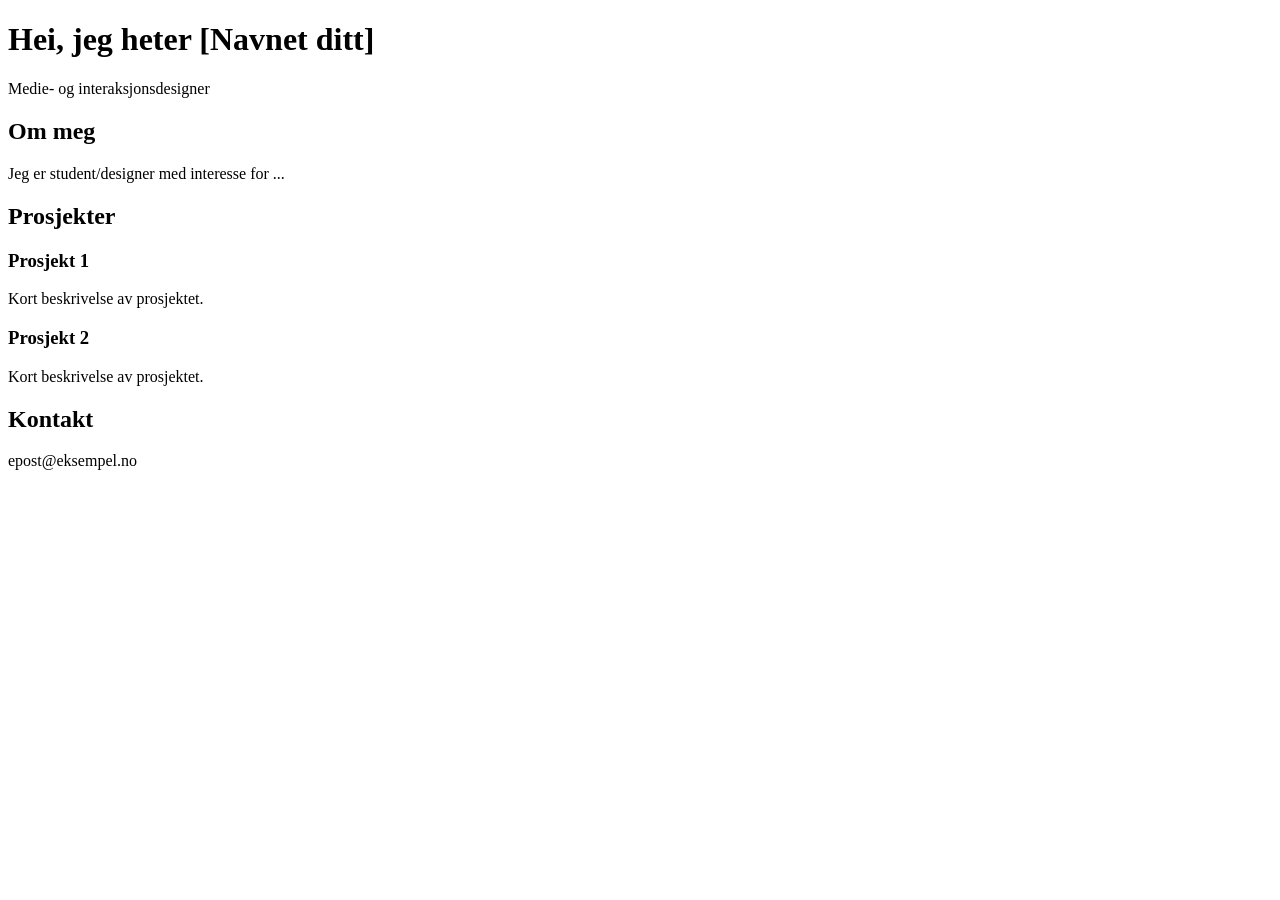
==== index.html @ 42f11520 "Add initial HTML structure for portfolio" ====
<!DOCTYPE html>
<html lang="no">
<head>
    <meta charset="UTF-8">
    <meta name="viewport" content="width=device-width, initial-scale=1.0">
    <title>Min portfolio</title>
    <link rel="stylesheet" href="style.css">
</head>

<body>

    <header>
        <h1>Hei, jeg heter [Navnet ditt]</h1>
        <p>Medie- og interaksjonsdesigner</p>
    </header>

    <main>
        <section>
            <h2>Om meg</h2>
            <p>
                Jeg er student/designer med interesse for ...
            </p>
        </section>

        <section>
            <h2>Prosjekter</h2>

            <article>
                <h3>Prosjekt 1</h3>
                <p>Kort beskrivelse av prosjektet.</p>
            </article>

            <article>
                <h3>Prosjekt 2</h3>
                <p>Kort beskrivelse av prosjektet.</p>
            </article>
        </section>

        <section>
            <h2>Kontakt</h2>
            <p>epost@eksempel.no</p>
        </section>
    </main>

</body>
</html>
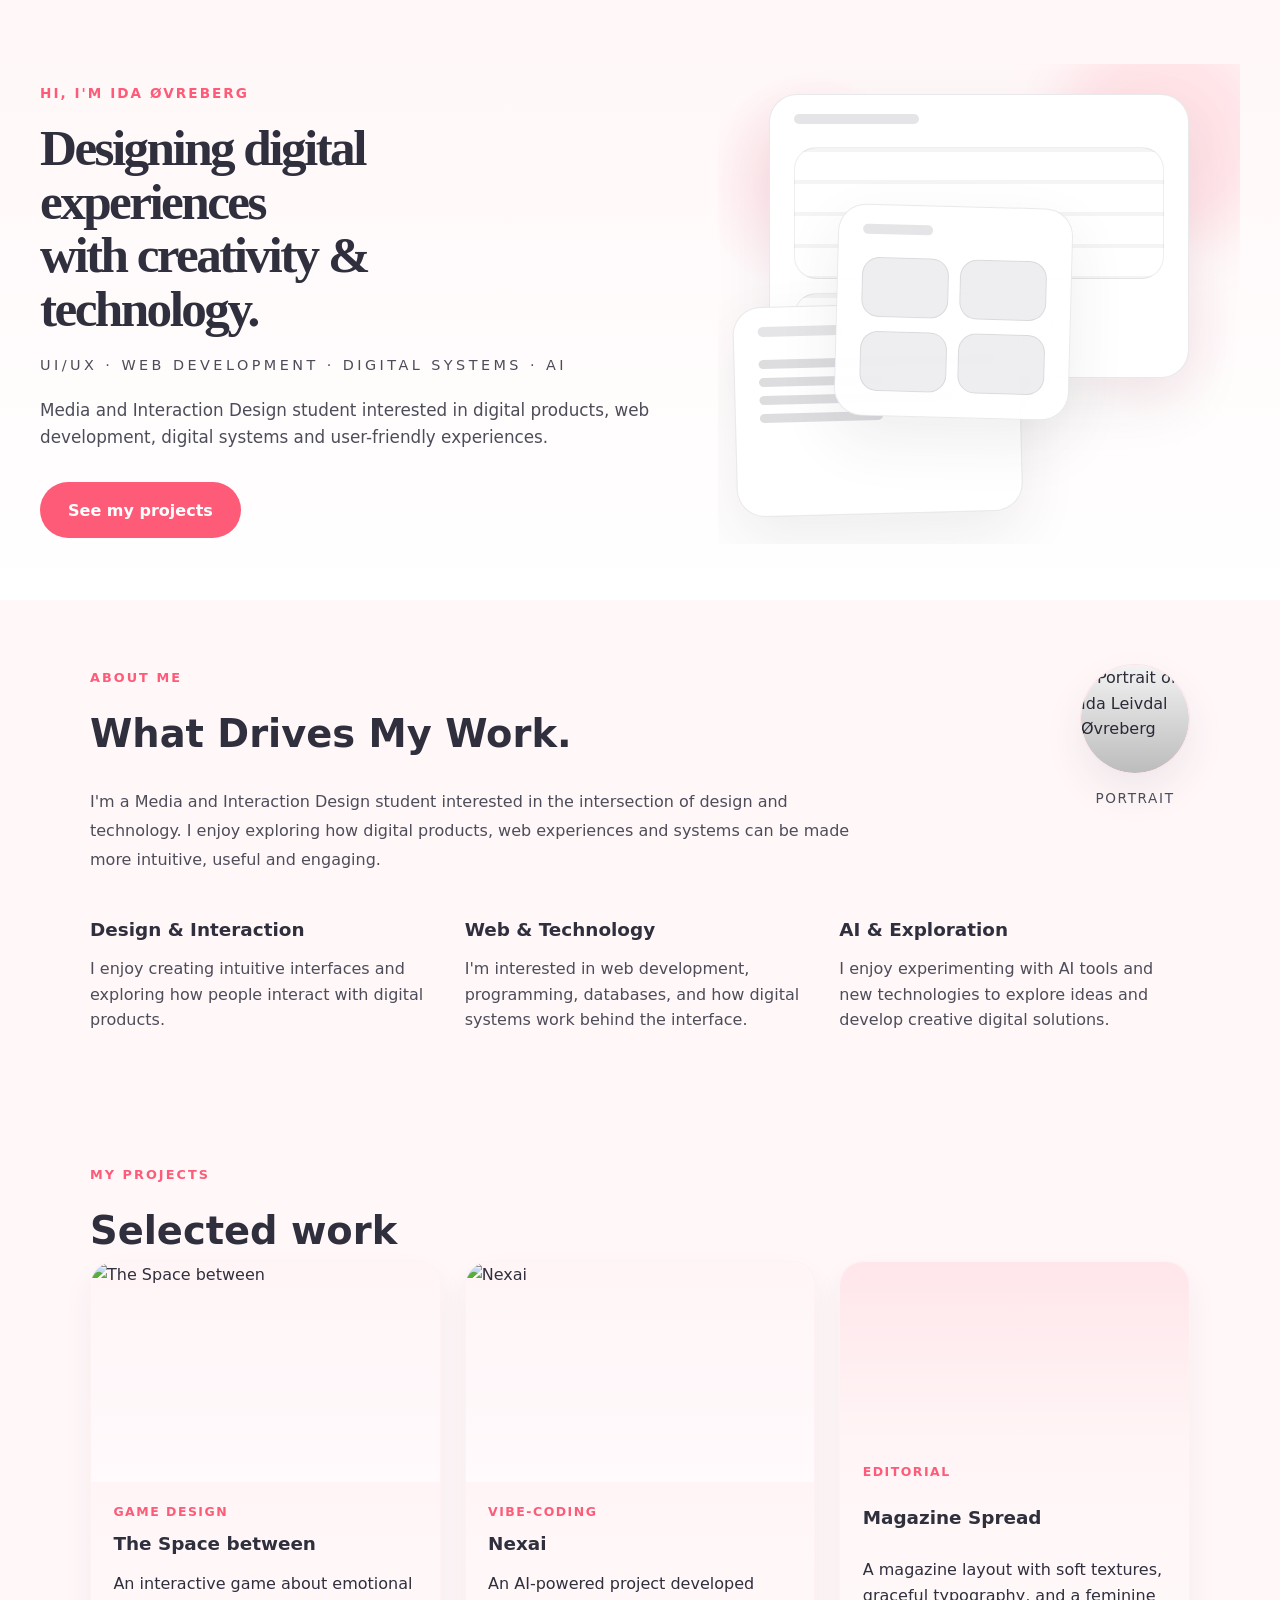
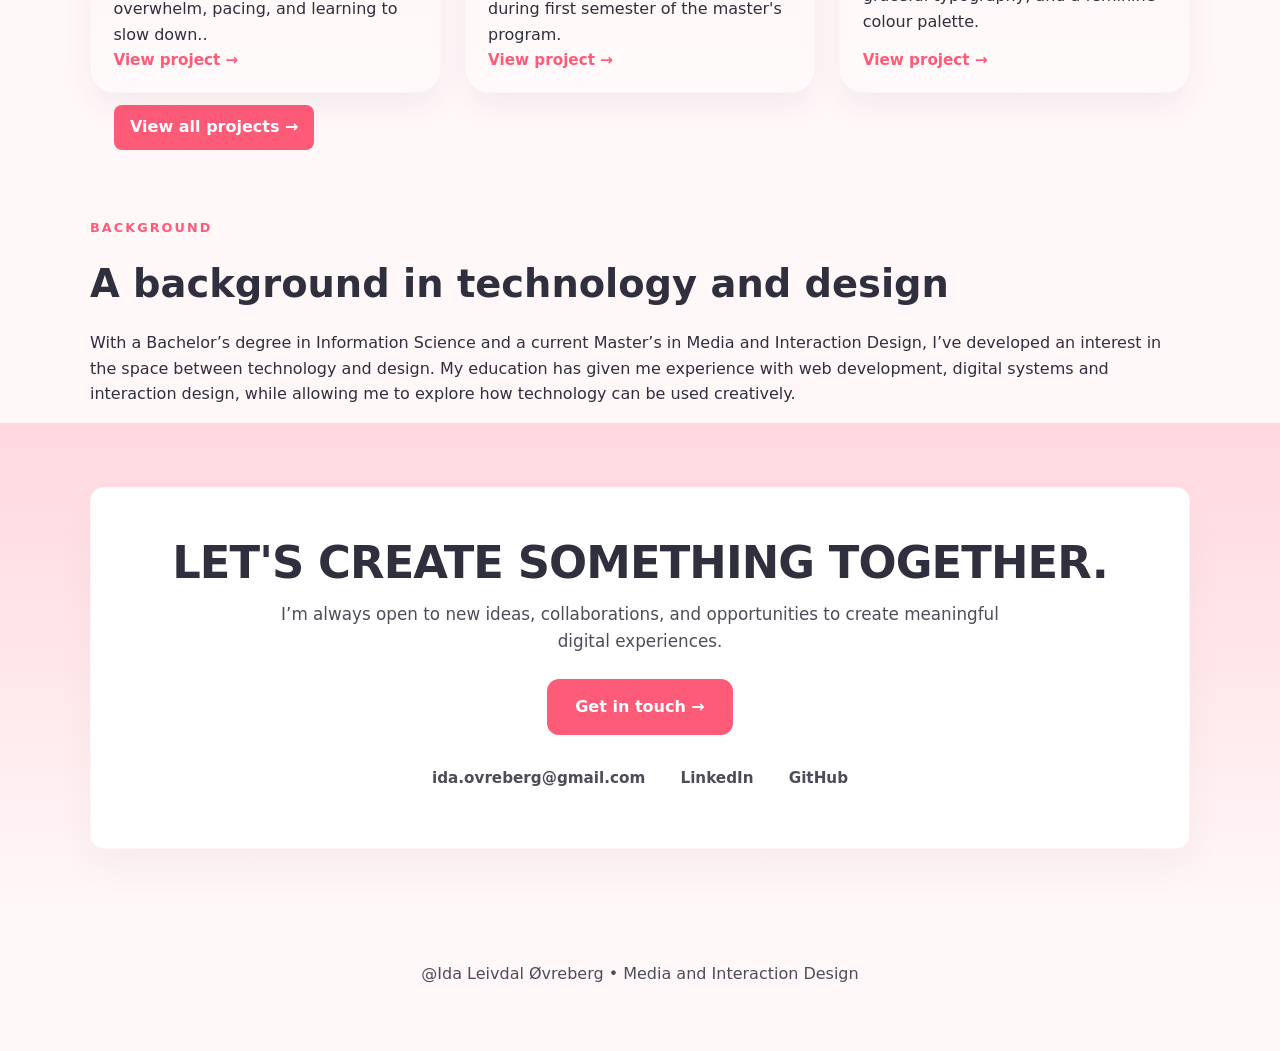
==== commit a4a14758: "Add files via upload" ====
--- a/index.html
+++ b/index.html
@@ -1,46 +1,192 @@
 <!DOCTYPE html>
-<html lang="no">
-<head>
-    <meta charset="UTF-8">
-    <meta name="viewport" content="width=device-width, initial-scale=1.0">
-    <title>Min portfolio</title>
-    <link rel="stylesheet" href="style.css">
-</head>
+<html lang="en">
+  <head>
+    <meta charset="UTF-8" />
+    <meta name="viewport" content="width=device-width, initial-scale=1.0" />
+    <title>Ida Ovreberg | Media Design Portfolio</title>
+    <link rel="stylesheet" href="style.css" />
+  </head>
+  <body class="projects">
+    <header class="hero">
+      <div class="hero__content">
+        <div class="hero__grid">
+          <div class="hero__copy">
+            <p class="eyebrow">Hi, I'm Ida Øvreberg</p>
+            <h1>Designing digital experiences<br />with creativity &amp; technology.</h1>
+            <p class="hero__meta">UI/UX · WEB DEVELOPMENT · DIGITAL SYSTEMS · AI</p>
+            <p class="hero__text">
+              Media and Interaction Design student interested in digital products, web development, digital systems and user-friendly experiences.
+            </p>
+            <a class="hero__button" href="projects.html">See my projects</a>
+          </div>
 
-<body>
+          <div class="hero__visual" aria-hidden="true">
+            <div class="hero__visual-shape"></div>
+            <div class="collage">
+              <div class="frame frame--large">
+                <div class="frame__bar"></div>
+                <div class="frame__content">
+                  <div class="placeholder placeholder--wide"></div>
+                  <div class="placeholder placeholder--short"></div>
+                </div>
+              </div>
 
-    <header>
-        <h1>Hei, jeg heter [Navnet ditt]</h1>
-        <p>Medie- og interaksjonsdesigner</p>
+              <div class="frame frame--medium">
+                <div class="frame__bar"></div>
+                <div class="frame__content code-view">
+                  <span class="code-line"></span>
+                  <span class="code-line short"></span>
+                  <span class="code-line medium"></span>
+                  <span class="code-line short"></span>
+                </div>
+              </div>
+
+              <div class="frame frame--small">
+                <div class="frame__bar"></div>
+                <div class="frame__content diagram">
+                  <div class="diagram__row">
+                    <span class="diagram__node"></span>
+                    <span class="diagram__node"></span>
+                  </div>
+                  <div class="diagram__row">
+                    <span class="diagram__node"></span>
+                    <span class="diagram__node"></span>
+                  </div>
+                </div>
+              </div>
+            </div>
+          </div>
+        </div>
+      </div>
     </header>
 
     <main>
-        <section>
-            <h2>Om meg</h2>
-            <p>
-                Jeg er student/designer med interesse for ...
-            </p>
-        </section>
+      <section id="about" class="section about">
+        <div class="section__wrapper">
+          <div class="about__layout">
+            <div class="about__content">
+              <div class="section__heading">
+                <span>About me</span>
+                <h2>What Drives My Work.</h2>
+              </div>
+              <p>
+                I'm a Media and Interaction Design student interested in the intersection of design and technology. I enjoy exploring how digital products, web experiences and systems can be made more intuitive, useful and engaging.
+              </p>
+            </div>
 
-        <section>
-            <h2>Prosjekter</h2>
+            <aside class="about__photo-wrap">
+              <div>
+                <div class="about__photo">
+                  <img src="images/about-me.jpg" alt="Portrait of Ida Leivdal Øvreberg" />
+                </div>
+                <div class="about__photo-label">Portrait</div>
+              </div>
+            </aside>
+          </div>
 
-            <article>
-                <h3>Prosjekt 1</h3>
-                <p>Kort beskrivelse av prosjektet.</p>
+          <div class="about__cards">
+            <article class="card">
+              <h3>Design & Interaction</h3>
+              <p>I enjoy creating intuitive interfaces and exploring how people interact with digital products.</p>
+            </article>
+            <article class="card">
+              <h3>Web & Technology</h3>
+              <p>I'm interested in web development, programming, databases, and how digital systems work behind the interface.</p>
+            </article>
+            <article class="card">
+              <h3>AI & Exploration</h3>
+              <p>I enjoy experimenting with AI tools and new technologies to explore ideas and develop creative digital solutions.</p>
+            </article>
+          </div>
+        </div>
+      </section>
+
+      <section id="projects" class="section projects">
+        <div class="section__wrapper">
+          <div class="section__heading">
+            <span>My projects</span>
+            <h2>Selected work</h2>
+          </div>
+
+          <div class="project-grid">
+            <article class="project-card project-card--space-between">
+              <a class="project-card__link" href="space-between.html">
+                <div class="project-card__image">
+                  <img src="images/project-the-space-between.jpg" alt="The Space between" />
+                </div>
+                <div class="project-card__info">
+                  <span class="project-card__category">Game Design</span>
+                  <h3>The Space between</h3>
+                  <p>An interactive game about emotional overwhelm, pacing, and learning to slow down..</p>
+                  <div class="project-card__cta">View project →</div>
+                </div>
+              </a>
             </article>
 
-            <article>
-                <h3>Prosjekt 2</h3>
-                <p>Kort beskrivelse av prosjektet.</p>
+            <article class="project-card project-card--nexai">
+              <a class="project-card__link" href="nexai.html">
+                <div class="project-card__image">
+                  <img src="images/hero-nexai.jpg" alt="Nexai" />
+                </div>
+                <div class="project-card__info">
+                  <span class="project-card__category">Vibe-Coding</span>
+                  <h3>Nexai</h3>
+                  <p>An AI-powered project developed during first semester of the master's program.</p>
+                  <div class="project-card__cta">View project →</div>
+                </div>
+              </a>
             </article>
-        </section>
 
-        <section>
-            <h2>Kontakt</h2>
-            <p>epost@eksempel.no</p>
-        </section>
+            <article class="project-card project-card--magazine-spread">
+              <a class="project-card__link" href="#">
+                <div class="project-card__image project-card__image--placeholder" aria-hidden="true"></div>
+                <div class="project-card__info">
+                  <span class="project-card__category">Editorial</span>
+                  <h3>Magazine Spread</h3>
+                  <p>A magazine layout with soft textures, graceful typography, and a feminine colour palette.</p>
+                  <div class="project-card__cta">View project →</div>
+                </div>
+              </a>
+            </article>
+          </div>
+          <div class="projects__controls">
+            <a class="view-all-projects" href="projects.html">View all projects →</a>
+          </div>
+        </div>
+      </section>
+      
+
+      <section id="background" class="my_background">
+        <div class="section__wrapper">
+          <div class="section__heading">
+            <span>Background</span>
+            <h2>A background in technology and design</h2>
+          </div>
+          <p>
+            With a Bachelor’s degree in Information Science and a current Master’s in Media and Interaction Design, I’ve developed an interest in the space between technology and design. My education has given me experience with web development, digital systems and interaction design, while allowing me to explore how technology can be used creatively.
+          </p>
+
+
+      </section>
     </main>
+      <section id="contact-cta" class="section contact-cta">
+        <div class="section__wrapper">
+          <div class="cta__panel">
+            <h2>LET'S CREATE SOMETHING TOGETHER.</h2>
+            <p>I’m always open to new ideas, collaborations, and opportunities to create meaningful digital experiences.</p>
+            <a class="cta__button" href="mailto:ida.ovreberg@gmail.com">Get in touch →</a>
+            <div class="cta__links">
+              <a href="mailto:ida.ovreberg@gmail.com">ida.ovreberg@gmail.com</a>
+              <a href="https://www.linkedin.com/in/idaovreberg" target="_blank" rel="noopener">LinkedIn</a>
+              <a href="https://github.com/idaovreberg" target="_blank" rel="noopener">GitHub</a>
+            </div>
+          </div>
+        </div>
 
-</body>
+      </section>
+
+    <footer class="footer">
+      <p>@Ida Leivdal Øvreberg • Media and Interaction Design</p>
+    </footer>
+  </body>
 </html>
--- a/style.css
+++ b/style.css
@@ -0,0 +1,1004 @@
+:root {
+  color-scheme: light;
+  --pink: #fe5b78;
+  --pink-soft: #ff8aa2;
+  --pink-light: #ffd8df;
+  --grey: #4d4d5a;
+  --bg: #fff7f8;
+  --card: #ffffff;
+  --text: #2f2f3d;
+}
+
+body.nexai {
+  --pink: #c8931c;
+  --pink-soft: #e8c47c;
+  --pink-light: #f8eed7;
+  --grey: #47433b;
+  --bg: #fff7eb;
+  --card: #fff9ef;
+  --text: #1f1f1f;
+  --olive: #626b3f;
+}
+
+body.nexai .hero {
+  background: linear-gradient(180deg, #fff8eb 0%, #fffdf7 100%);
+}
+
+body.nexai .placeholder {
+  background: linear-gradient(180deg, rgba(249, 238, 215, 1), rgba(255, 250, 241, 1));
+  border-color: rgba(200, 150, 35, 0.15);
+}
+
+body.space-between {
+  --pink: #4f6e8f;
+  --pink-soft: #8f84a3;
+  --pink-light: #eef1f6;
+  --grey: #6b7587;
+  --bg: #f4f7fb;
+  --card: #f8f7f3;
+  --text: #172033;
+  --olive: #c4a78d;
+  --sb-box: #7d3d45;
+  --sb-box-text: #f2eadf;
+  --sb-box-border: rgba(206, 169, 153, 0.18);
+}
+
+body.space-between .hero {
+  background: linear-gradient(180deg, #f4f7fb 0%, #e8eef6 100%);
+}
+
+body.space-between .hero__button {
+  background: var(--pink);
+}
+
+body.space-between .hero__button:hover {
+  box-shadow: 0 18px 30px rgba(79, 110, 143, 0.16);
+}
+
+body.space-between .hero__meta,
+body.space-between .hero__text {
+  color: #566479;
+}
+
+body.space-between .section__heading span {
+  color: var(--pink-soft);
+}
+
+body.space-between .placeholder {
+  background: linear-gradient(180deg, rgba(79, 110, 143, 0.08), rgba(255, 255, 255, 0.92));
+  border-color: rgba(79, 110, 143, 0.12);
+}
+
+* {
+  box-sizing: border-box;
+}
+
+html, body {
+  margin: 0;
+  min-height: 100%;
+  font-family: 'Inter', system-ui, sans-serif;
+  color: var(--text);
+  background: var(--bg);
+}
+
+body {
+  line-height: 1.6;
+}
+
+a {
+  color: inherit;
+  text-decoration: none;
+}
+
+.hero {
+  padding: 4rem 1.5rem 3.5rem;
+  background: linear-gradient(180deg, #fff7f8 0%, #ffffff 100%);
+}
+
+.hero__content {
+  max-width: 1200px;
+  margin: 0 auto;
+}
+
+.hero__grid {
+  display: grid;
+  gap: 2.5rem;
+  align-items: center;
+}
+
+.hero__copy {
+  max-width: 660px;
+}
+
+.eyebrow {
+  display: inline-block;
+  margin-bottom: 1rem;
+  color: var(--pink);
+  font-weight: 700;
+  letter-spacing: 0.15em;
+  text-transform: uppercase;
+  font-size: 0.85rem;
+}
+
+.hero h1 {
+  margin: 0;
+  font-family: DM Serif Display, serif;
+  font-size: clamp(2.7rem, 4.5vw, 3.6rem);
+  line-height: 1.06;
+  letter-spacing: -0.05em;
+  max-width: 13ch;
+}
+
+.hero__meta {
+  margin: 1.1rem 0 0;
+  color: var(--grey);
+  font-size: 0.9rem;
+  letter-spacing: 0.24em;
+  text-transform: uppercase;
+}
+
+.hero__text {
+  max-width: 620px;
+  margin: 1.25rem 0 2rem;
+  color: var(--grey);
+  font-size: 1.05rem;
+}
+
+.hero__button {
+  display: inline-flex;
+  align-items: center;
+  justify-content: center;
+  padding: 0.95rem 1.75rem;
+  border-radius: 999px;
+  background: var(--pink);
+  color: white;
+  font-weight: 700;
+  transition: transform 0.2s ease, box-shadow 0.2s ease;
+}
+
+.hero__button:hover {
+  transform: translateY(-2px);
+  box-shadow: 0 18px 30px rgba(200, 150, 35, 0.16);
+}
+
+.about__layout {
+  display: grid;
+  gap: 2rem;
+  grid-template-columns: minmax(0, 1fr) 220px;
+  align-items: start;
+}
+
+.about__content p {
+  margin: 0;
+  color: var(--grey);
+  line-height: 1.8;
+}
+
+.about__photo-wrap {
+  display: flex;
+  justify-content: flex-end;
+}
+
+.about__photo {
+  width: 210px;
+  height: 210px;
+  border-radius: 50%;
+  background: #ffffff;
+  border: 1px solid rgba(254, 91, 120, 0.16);
+}
+
+.about__photo-label {
+  margin-top: 0.9rem;
+  text-align: center;
+  color: var(--grey);
+  font-size: 0.85rem;
+  letter-spacing: 0.12em;
+  text-transform: uppercase;
+}
+.about__photo img {
+  width: 100%;
+  height: 100%;
+  object-fit: cover;
+  display: block;
+}
+
+.hero__visual {
+  position: relative;
+  min-height: 430px;
+  display: grid;
+  place-items: center;
+  overflow: hidden;
+}
+
+/* --- New project card layout (image on top, info below) --- */
+.project-card {
+  display: block;
+  padding: 0;
+  border-radius: 1rem;
+  overflow: hidden;
+  background: #fff;
+  box-shadow: 0 12px 30px rgba(47,47,61,0.06);
+  transition: transform 0.18s ease, box-shadow 0.18s ease;
+  border: 1px solid rgba(254,91,120,0.06);
+}
+
+.project-card__link {
+  display: block;
+  color: inherit;
+  text-decoration: none;
+}
+
+.project-card__link {
+  display: flex;
+  flex-direction: column;
+  height: 100%;
+}
+
+.project-card__image {
+  width: 100%;
+  height: 220px; /* restored to previous larger image height */
+  overflow: hidden;
+  background: linear-gradient(180deg, #fff5f6, #fffafc);
+}
+
+.project-card__image img {
+  width: 100%;
+  height: 100%;
+  object-fit: cover;
+  display: block;
+  transition: transform 0.45s ease;
+}
+
+.project-card__image--placeholder {
+  display: block;
+  height: 180px;
+  background: linear-gradient(180deg, rgba(255,230,235,1), rgba(255,245,246,1));
+}
+
+.project-card__info {
+  background: linear-gradient(180deg, rgba(255,245,246,1), rgba(255,250,251,1));
+  padding: 1.25rem 1.4rem;
+}
+
+/* --- Contact CTA --- */
+.contact-cta {
+  padding: 5.5rem 1.5rem;
+  background: linear-gradient(180deg, var(--pink-light), rgba(255,255,255,0.02));
+}
+.contact-cta .cta__panel {
+  max-width: 1100px;
+  margin: 0 auto;
+  background: var(--card);
+  border-radius: 14px;
+  padding: 3.25rem 2.25rem;
+  display: flex;
+  flex-direction: column;
+  align-items: center;
+  gap: 1rem;
+  box-shadow: 0 18px 40px rgba(47,47,61,0.04);
+  border: 1px solid rgba(254,91,120,0.06);
+}
+.contact-cta h2 {
+  margin: 0;
+  font-size: clamp(1.8rem, 4.4vw, 2.8rem);
+  line-height: 1.02;
+  text-align: center;
+  letter-spacing: -0.02em;
+  font-weight: 800;
+  color: var(--text);
+}
+.contact-cta p {
+  margin: 0;
+  color: var(--grey);
+  text-align: center;
+  max-width: 72ch;
+  font-size: 1.05rem;
+}
+.cta__button {
+  display: inline-flex;
+  align-items: center;
+  justify-content: center;
+  padding: 0.95rem 1.75rem;
+  border-radius: 12px;
+  background: var(--pink);
+  color: white;
+  font-weight: 700;
+  margin-top: 0.5rem;
+}
+.cta__links {
+  margin-top: 0.6rem;
+  display: flex;
+  gap: 1rem;
+  align-items: center;
+  justify-content: center;
+}
+.cta__links a {
+  color: var(--grey);
+  font-weight: 600;
+  font-size: 0.95rem;
+  padding: 0.35rem 0.6rem;
+  border-radius: 999px;
+  transition: color 0.15s ease, background 0.15s ease;
+}
+.cta__links a:hover {
+  color: var(--text);
+  background: rgba(0,0,0,0.03);
+}
+
+@media (max-width: 500px) {
+  .contact-cta .cta__panel { padding: 2rem 1.25rem; }
+  .contact-cta h2 { font-size: 1.6rem; }
+}
+
+/* Prototype gallery (2x2 square thumbnails) */
+.prototype-gallery {
+  display: grid;
+  grid-template-columns: repeat(2, minmax(0, 1fr));
+  gap: 1rem;
+  margin: 1rem auto 0;
+  max-width: 980px;
+  padding: 0 0.5rem;
+}
+.prototype-gallery figure {
+  margin: 0;
+  border-radius: 10px;
+  overflow: hidden;
+  background: var(--card);
+  display: flex;
+  flex-direction: column;
+}
+.prototype-gallery .photo {
+  width: 100%;
+  aspect-ratio: 2 / 1;
+  overflow: hidden;
+}
+.prototype-gallery img {
+  width: 100%;
+  height: 100%;
+  object-fit: cover;
+  display: block;
+}
+.prototype-gallery figcaption {
+  padding: 0.5rem 0;
+  text-align: center;
+  color: var(--grey);
+  font-size: 0.95rem;
+}
+
+@media (max-width: 550px) {
+  .prototype-gallery { grid-template-columns: 1fr; max-width: 100%; padding: 0; }
+}
+
+.project-card__info {
+  display: flex;
+  flex-direction: column;
+  justify-content: space-between;
+  flex: 1 1 auto;
+}
+
+.project-card__category {
+  display: inline-block;
+  color: var(--pink);
+  font-weight: 700;
+  text-transform: uppercase;
+  letter-spacing: 0.12em;
+  font-size: 0.78rem;
+  margin-bottom: 0.45rem;
+}
+
+.project-card__info h3 {
+  margin: 0.25rem 0 0.75rem;
+  color: var(--text);
+  font-size: 1.15rem;
+}
+
+.project-card__info p {
+  margin: 0 0 1rem;
+  color: var(--grey);
+  line-height: 1.6;
+}
+
+.project-card__cta {
+  color: var(--pink);
+  font-weight: 700;
+  font-size: 0.95rem;
+}
+
+.project-card:hover {
+  transform: translateY(-6px);
+  box-shadow: 0 22px 50px rgba(47,47,61,0.10);
+}
+
+.project-card:hover .project-card__image img {
+  transform: scale(1.03);
+}
+
+@media (max-width: 680px) {
+  .project-card__image,
+  .project-card__image--placeholder {
+    height: 160px;
+  }
+}
+
+.hero__visual::before {
+  content: "";
+  position: absolute;
+  inset: 0;
+  background: radial-gradient(circle at 18% 25%, rgba(254, 91, 120, 0.18), transparent 20%),
+    radial-gradient(circle at 82% 55%, rgba(255, 138, 162, 0.14), transparent 18%);
+  pointer-events: none;
+}
+
+.hero__visual-shape {
+  position: absolute;
+  top: -2rem;
+  right: -2rem;
+  width: 220px;
+  height: 220px;
+  border-radius: 50%;
+  background: rgba(254, 91, 120, 0.14);
+  filter: blur(28px);
+  pointer-events: none;
+}
+
+.collage {
+  position: relative;
+  width: min(100%, 420px);
+  height: 420px;
+  z-index: 1;
+}
+
+.frame {
+  position: absolute;
+  border-radius: 1.75rem;
+  background: #ffffff;
+  border: 1px solid rgba(47, 47, 61, 0.1);
+  box-shadow: 0 24px 60px rgba(47, 47, 61, 0.08);
+  overflow: hidden;
+}
+
+.frame__bar {
+  height: 10px;
+  width: 30%;
+  margin: 1.2rem 1.5rem 0;
+  border-radius: 999px;
+  background: rgba(47, 47, 61, 0.12);
+}
+
+.frame__content {
+  display: grid;
+  gap: 0.9rem;
+  padding: 1.4rem 1.5rem 1.5rem;
+}
+
+.placeholder {
+  min-height: 88px;
+  border-radius: 1.4rem;
+  background: linear-gradient(180deg, rgba(47, 47, 61, 0.05) 0%, rgba(47, 47, 61, 0.05) 12%, rgba(255, 255, 255, 0.96) 12%, rgba(255, 255, 255, 0.96) 100%);
+  background-size: 100% 32px;
+  border: 1px solid rgba(47, 47, 61, 0.08);
+}
+
+.placeholder--wide {
+  min-height: 132px;
+}
+
+.placeholder--short {
+  min-height: 60px;
+  width: 70%;
+}
+
+.placeholder--medium {
+  min-height: 78px;
+  width: 82%;
+}
+
+.frame--medium .placeholder {
+  background-size: 100% 24px;
+}
+
+.frame--small .placeholder {
+  background: linear-gradient(180deg, rgba(47, 47, 61, 0.04) 0%, rgba(47, 47, 61, 0.04) 18%, rgba(255, 255, 255, 0.95) 18%, rgba(255, 255, 255, 0.95) 100%);
+  background-size: 100% 24px;
+}
+
+.frame--large {
+  top: 0;
+  right: 0;
+  width: 100%;
+  min-height: 260px;
+}
+
+.frame--medium {
+  bottom: 0;
+  left: 0;
+  width: 68%;
+  min-height: 210px;
+  transform: translateX(-12%) rotate(-1.5deg);
+}
+
+.frame--small {
+  top: 52%;
+  left: 16%;
+  width: 56%;
+  min-height: 160px;
+  transform: translateY(-50%) rotate(1.5deg);
+  background: rgba(255, 255, 255, 0.95);
+}
+
+.code-view {
+  display: grid;
+  gap: 0.58rem;
+}
+
+.code-line {
+  display: block;
+  height: 9px;
+  border-radius: 999px;
+  background: rgba(47, 47, 61, 0.16);
+}
+
+.code-line.short {
+  width: 52%;
+}
+
+.code-line.medium {
+  width: 82%;
+}
+
+.diagram {
+  display: grid;
+  gap: 0.9rem;
+}
+
+.diagram__row {
+  display: flex;
+  gap: 0.65rem;
+}
+
+.diagram__node {
+  flex: 1;
+  min-height: 60px;
+  border-radius: 1.1rem;
+  background: rgba(47, 47, 61, 0.08);
+  border: 1px solid rgba(47, 47, 61, 0.1);
+}
+
+.hero h1 {
+  margin: 0;
+  font-size: clamp(2.5rem, 4vw, 3.6rem);
+  line-height: 1.05;
+  letter-spacing: -0.05em;
+  max-width: 13ch;
+}
+
+.about__photo {
+  width: 110px;
+  height: 110px;
+  border-radius: 50%;
+  background: #fff;
+  border: 1px solid rgba(254, 91, 120, 0.16);
+  box-shadow: 0 18px 40px rgba(47, 47, 61, 0.08);
+  overflow: hidden;
+  justify-self: end;
+}
+
+.about__photo img {
+  width: 100%;
+  height: 100%;
+  object-fit: cover;
+  display: block;
+}
+
+/* Overlay on the about portrait */
+.about__photo {
+  position: relative;
+}
+
+.about__photo::after {
+  content: "";
+  position: absolute;
+  inset: 0;
+  background: linear-gradient(180deg, rgba(15,15,20,0.05), rgba(15,15,20,0.28));
+  z-index: 1;
+  pointer-events: none;
+  border-radius: 50%;
+}
+
+.about__photo img {
+  position: relative;
+  z-index: 0;
+}
+
+.section {
+  padding: 4rem 1.5rem;
+}
+
+.section__wrapper {
+  max-width: 1100px;
+  margin: 0 auto;
+}
+
+/* Subsections that should align with the main wrapper */
+.section__sub {
+  max-width: 1100px;
+  margin: 0 auto;
+  padding: 0 1.5rem;
+}
+
+.section__heading span {
+  display: inline-block;
+  margin-bottom: 0.9rem;
+  color: var(--pink);
+  font-weight: 700;
+  letter-spacing: 0.16em;
+  text-transform: uppercase;
+  font-size: 0.8rem;
+}
+
+.section__heading h2 {
+  margin: 0;
+  font-size: clamp(2rem, 3vw, 2.8rem);
+}
+
+.about p {
+  max-width: 760px;
+  margin: 1.5rem 0 2.5rem;
+  color: var(--grey);
+}
+
+.about__cards {
+  display: grid;
+  gap: 1.5rem;
+  grid-template-columns: repeat(auto-fit, minmax(220px, 1fr));
+}
+.project-card__bg {
+  position: absolute;
+  inset: 0;
+  background-size: cover;
+  background-position: center;
+  background-repeat: no-repeat;
+  z-index: 0;
+}
+
+.project-card__bg-img {
+  position: absolute;
+  inset: 0;
+  width: 100%;
+  height: 100%;
+  object-fit: cover;
+  display: block;
+}
+
+/* Use the two available project images */
+.project-card--space-between .project-card__bg {
+  background-image: url("images/project-the-space-between.jpeg");
+}
+
+.project-card--nexai .project-card__bg {
+  background-image: url("images/project-nexai.jpg");
+}
+
+/* Fallback for projects without a dedicated image */
+.project-card--magazine-spread .project-card__bg {
+  background-image: linear-gradient(180deg, rgba(255, 212, 223, 0.9), rgba(255,255,255,0.85));
+}
+
+.project-card {
+  position: relative;
+  overflow: hidden;
+  background: #fff;
+  color: var(--text);
+  display: flex;
+  flex-direction: column;
+  padding: 0; /* body will contain card padding */
+  border-radius: 1.5rem;
+  box-shadow: 0 14px 30px rgba(47,47,61,0.06);
+  border: 1px solid rgba(254, 91, 120, 0.08);
+}
+
+.project-card__media::after {
+  content: "";
+  position: absolute;
+  inset: 0;
+  background: linear-gradient(180deg, rgba(15, 15, 20, 0.06), rgba(15, 15, 20, 0.36));
+  z-index: 1;
+  pointer-events: none;
+}
+
+.project-card > :not(.project-card__bg) {
+  position: relative;
+  z-index: 2;
+}
+
+/* Media area at top of card */
+.project-card__media {
+  width: 100%;
+  height: 160px;
+  position: relative;
+  overflow: hidden;
+  border-top-left-radius: 1.5rem;
+  border-top-right-radius: 1.5rem;
+}
+
+.project-card__body {
+  padding: 1.25rem 1.75rem;
+  background: #fff;
+  color: var(--text);
+  border-bottom-left-radius: 1.5rem;
+  border-bottom-right-radius: 1.5rem;
+}
+
+.project-card__media {
+  width: 100%;
+  height: 55%;
+  min-height: 180px;
+  position: relative;
+  overflow: hidden;
+  border-top-left-radius: 1.5rem;
+  border-top-right-radius: 1.5rem;
+}
+.project-card__body {
+  padding: 1.25rem 1.75rem;
+  background: transparent;
+  color: var(--text);
+  border-bottom-left-radius: 1.5rem;
+  border-bottom-right-radius: 1.5rem;
+  flex: 1 1 auto;
+  display: flex;
+  flex-direction: column;
+  justify-content: center;
+}
+
+.card h3,
+.project-card h3 {
+  margin: 0 0 0.75rem;
+  font-size: 1.15rem;
+}
+
+.card p,
+.project-card p {
+  margin: 0;
+}
+
+.project-card p {
+  color: var(--text);
+}
+
+.projects .project-grid {
+  display: grid;
+  gap: 1.5rem;
+  grid-template-columns: repeat(auto-fit, minmax(240px, 1fr));
+}
+
+/* Controls row aligned with project grid columns; button sits under first card */
+.projects__controls {
+  display: grid;
+  gap: 1.5rem;
+  grid-template-columns: repeat(auto-fit, minmax(240px, 1fr));
+  max-width: 1100px;
+  margin: 0.75rem auto 0;
+  padding: 0 1.5rem;
+}
+.view-all-projects {
+  justify-self: start;
+  display: inline-block;
+  background: var(--pink);
+  color: #fff;
+  padding: 0.6rem 1rem;
+  border-radius: 8px;
+  text-decoration: none;
+  font-weight: 700;
+}
+.view-all-projects:hover {
+  filter: brightness(0.95);
+}
+
+.project-card__top {
+  display: flex;
+  flex-direction: column;
+  gap: 0.5rem;
+}
+
+.project-card__top span {
+  color: var(--pink);
+  font-weight: 700;
+  text-transform: uppercase;
+  letter-spacing: 0.12em;
+  font-size: 0.78rem;
+}
+
+.footer {
+  text-align: center;
+  padding: 2rem 1.5rem 3rem;
+  color: var(--grey);
+}
+
+@media (min-width: 900px) {
+  .hero__grid {
+    grid-template-columns: 1.1fr 0.9fr;
+  }
+
+  .hero__visual {
+    min-height: 480px;
+  }
+}
+
+@media (max-width: 899px) {
+  .hero__visual {
+    min-height: 380px;
+  }
+
+  .collage {
+    width: min(100%, 360px);
+    height: 360px;
+  }
+
+  .frame--medium {
+    width: 60%;
+    transform: translateX(-14%) rotate(-1.5deg);
+  }
+
+  .frame--small {
+    width: 58%;
+    left: 14%;
+  }
+}
+
+@media (max-width: 680px) {
+  .hero__grid {
+    display: block;
+  }
+
+  .hero__copy {
+    max-width: 100%;
+  }
+
+  .hero__visual {
+    margin-top: 2rem;
+    min-height: auto;
+  }
+
+  .collage {
+    width: 100%;
+    height: auto;
+  }
+
+  .frame,
+  .frame--large,
+  .frame--medium,
+  .frame--small {
+    position: static;
+    transform: none;
+    width: 100%;
+  }
+
+  .frame--medium,
+  .frame--small {
+    margin-top: 1rem;
+  }
+
+  .about__layout {
+    grid-template-columns: 1fr;
+  }
+
+  .about__photo-wrap {
+    justify-content: flex-start;
+  }
+
+  .about__photo {
+    width: 140px;
+    height: 140px;
+  }
+}
+
+@media (max-width: 780px) {
+  .about__intro {
+    grid-template-columns: 1fr;
+  }
+
+  .about__photo {
+    justify-self: start;
+  }
+}
+
+/* =========================
+   Mobile navigation
+   ========================= */
+
+.nav__toggle {
+  display: none;
+  width: 44px;
+  height: 44px;
+  padding: 0;
+  border: 0;
+  background: transparent;
+  cursor: pointer;
+
+  flex-direction: column;
+  justify-content: center;
+  align-items: center;
+  gap: 5px;
+}
+
+.nav__toggle span {
+  display: block;
+  width: 22px;
+  height: 2px;
+  background: var(--text);
+  border-radius: 999px;
+  transition: transform 0.25s ease, opacity 0.25s ease;
+}
+
+.mobile-menu {
+  display: none;
+}
+
+
+@media (max-width: 899px) {
+
+  .nav {
+    display: flex;
+    align-items: center;
+    justify-content: space-between;
+  }
+
+  .nav__links {
+    display: none;
+  }
+
+  .nav__toggle {
+    display: flex;
+  }
+
+  .mobile-menu {
+    display: flex;
+    flex-direction: column;
+    gap: 0.25rem;
+
+    padding: 0.75rem 1.5rem 1.5rem;
+
+    background: var(--background);
+    border-top: 1px solid rgba(47, 47, 61, 0.08);
+
+    max-height: 0;
+    overflow: hidden;
+    opacity: 0;
+
+    transition:
+      max-height 0.3s ease,
+      opacity 0.2s ease;
+  }
+
+  .mobile-menu a {
+    display: block;
+    padding: 0.8rem 0;
+
+    color: var(--text);
+    text-decoration: none;
+    font-weight: 600;
+  }
+
+  .mobile-menu a:hover {
+    color: var(--pink);
+  }
+
+  /* Open state */
+  .mobile-menu.is-open {
+    max-height: 300px;
+    opacity: 1;
+  }
+
+  /* Turn hamburger into X */
+  .nav__toggle.is-open span:nth-child(1) {
+    transform: translateY(7px) rotate(45deg);
+  }
+
+  .nav__toggle.is-open span:nth-child(2) {
+    opacity: 0;
+  }
+
+  .nav__toggle.is-open span:nth-child(3) {
+    transform: translateY(-7px) rotate(-45deg);
+  }
+}
